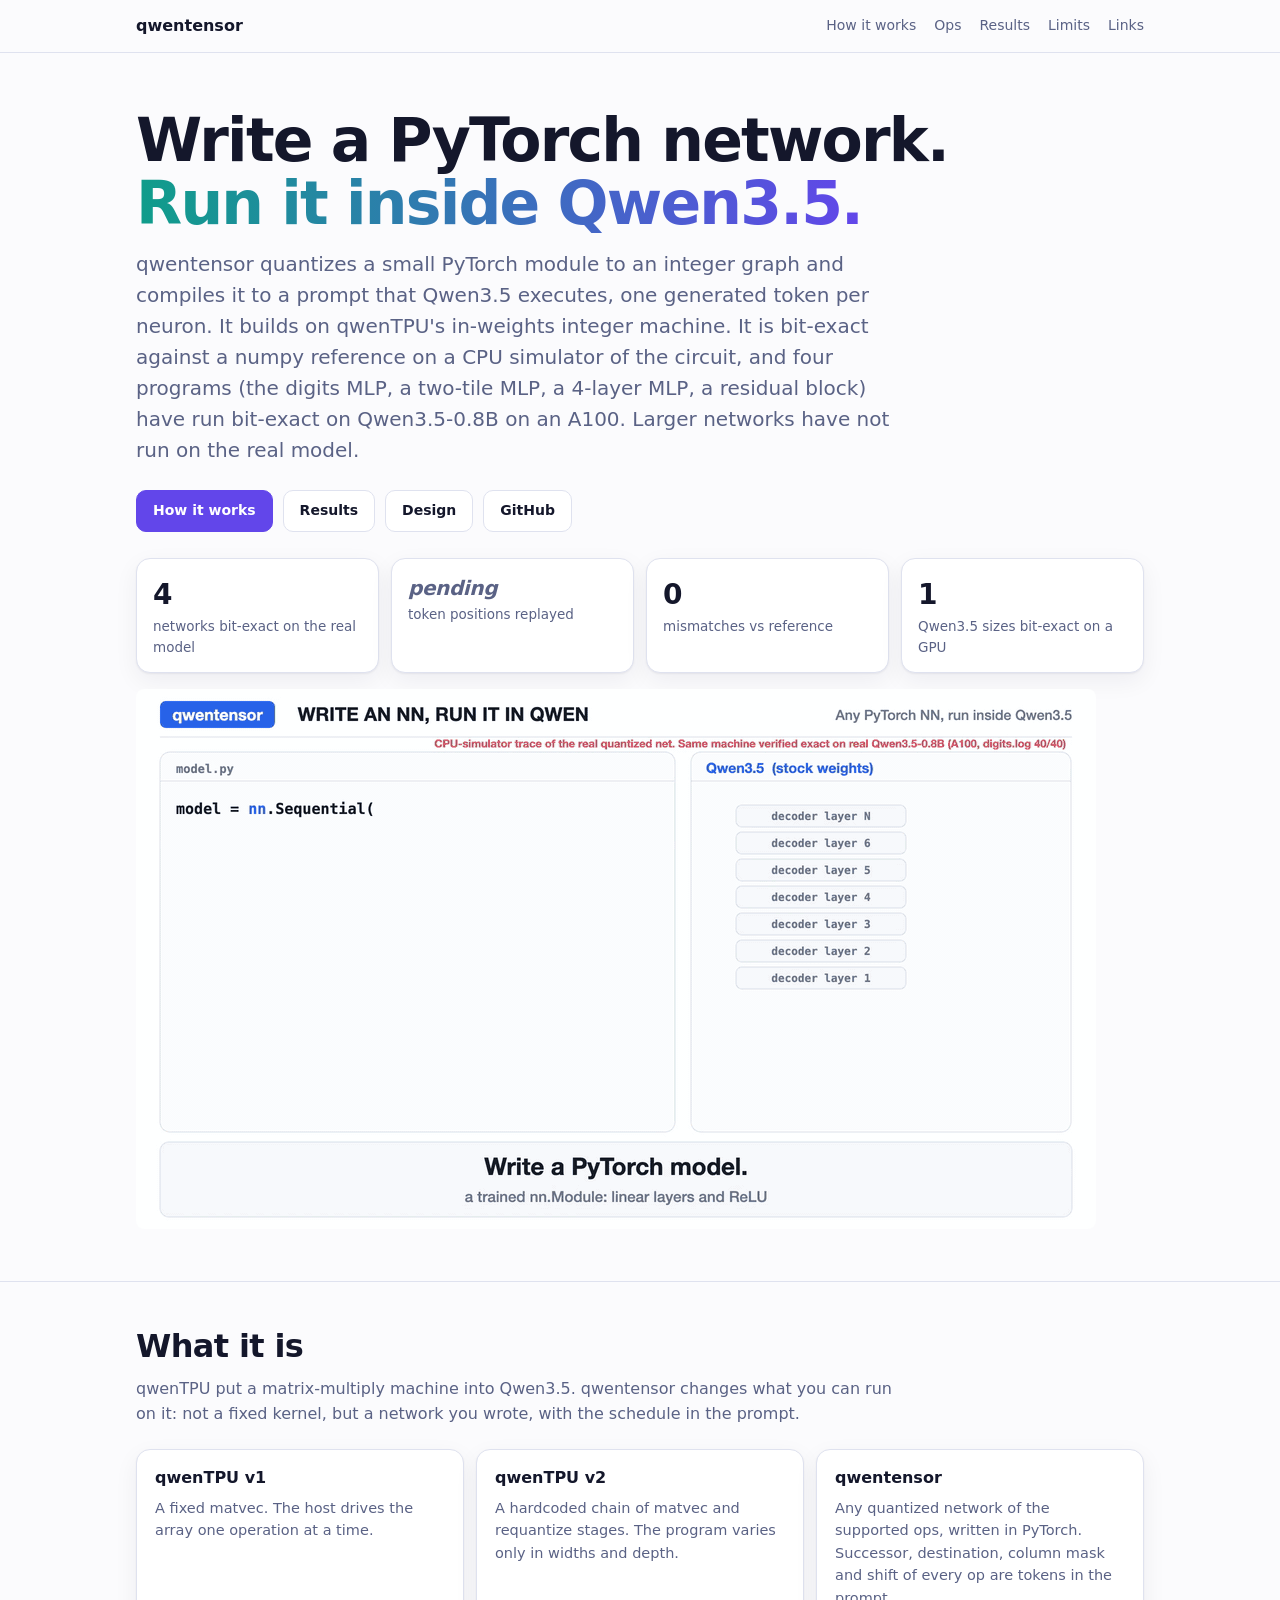
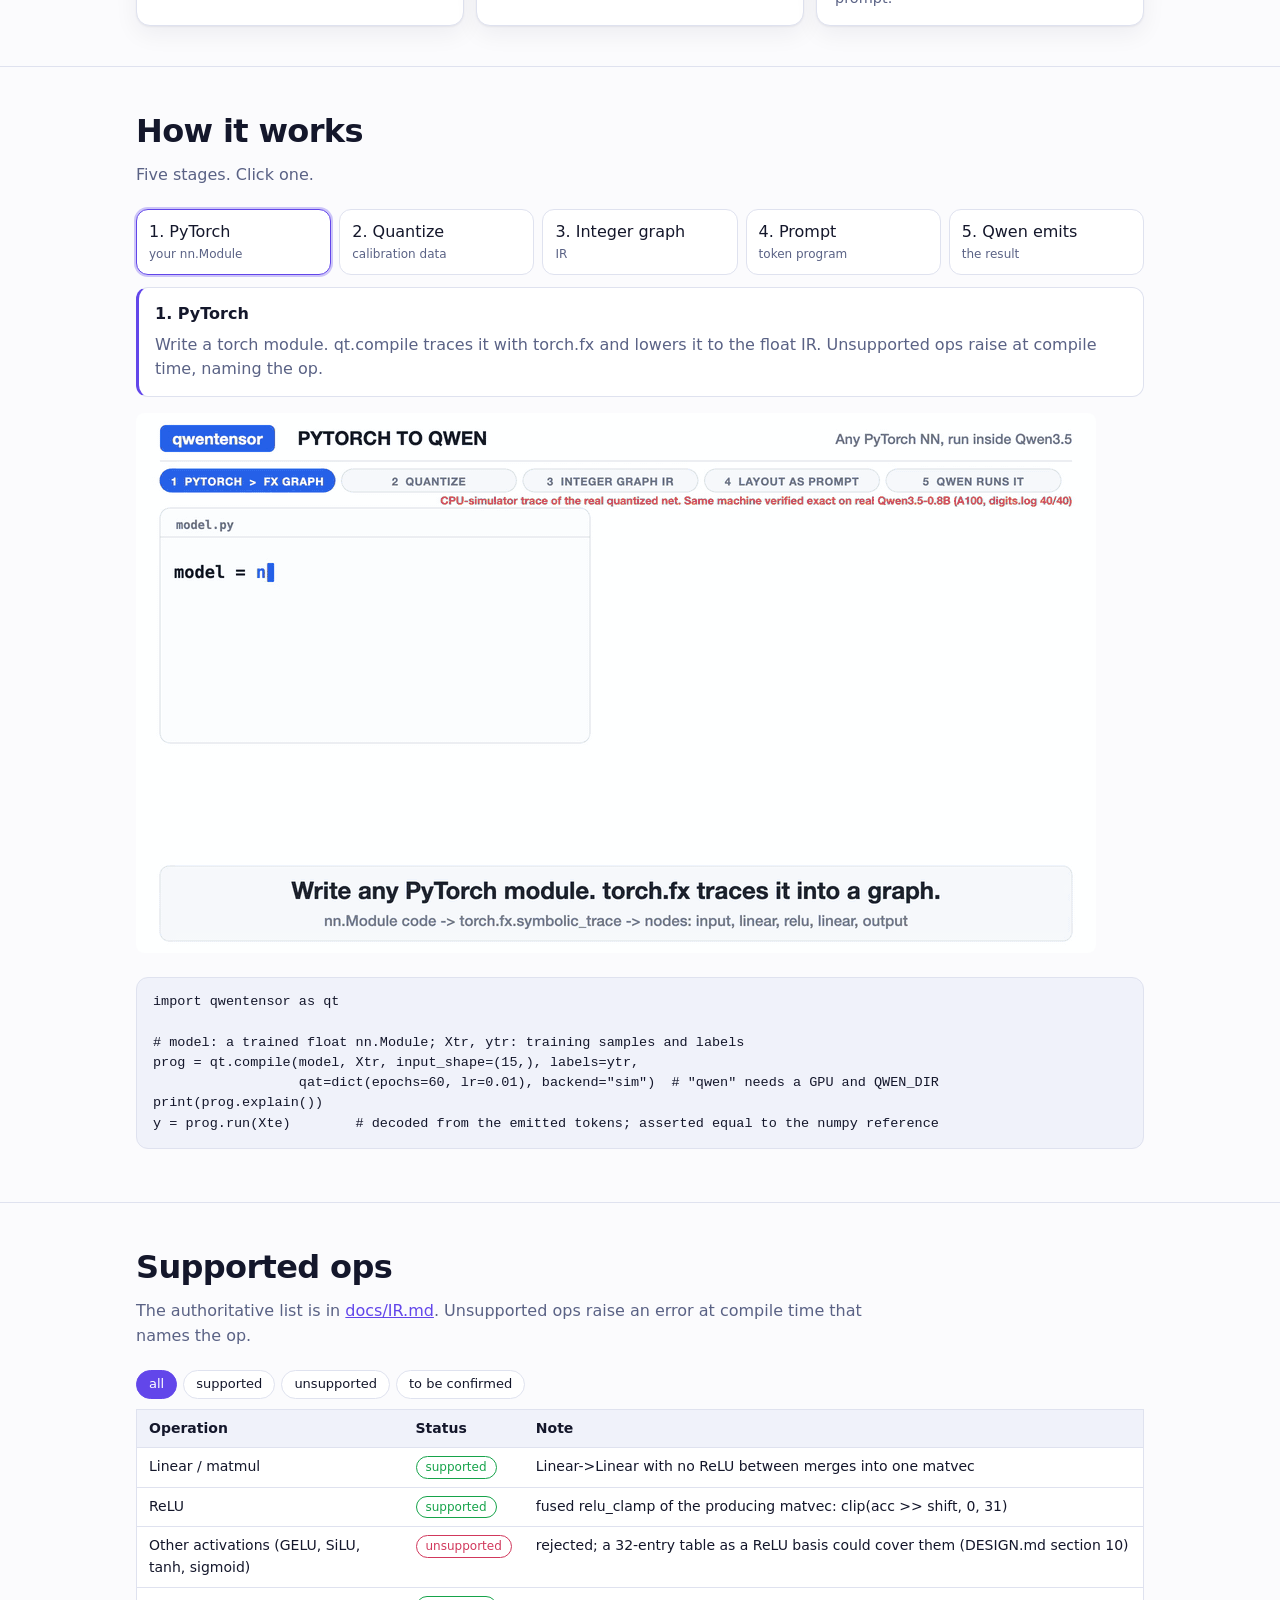
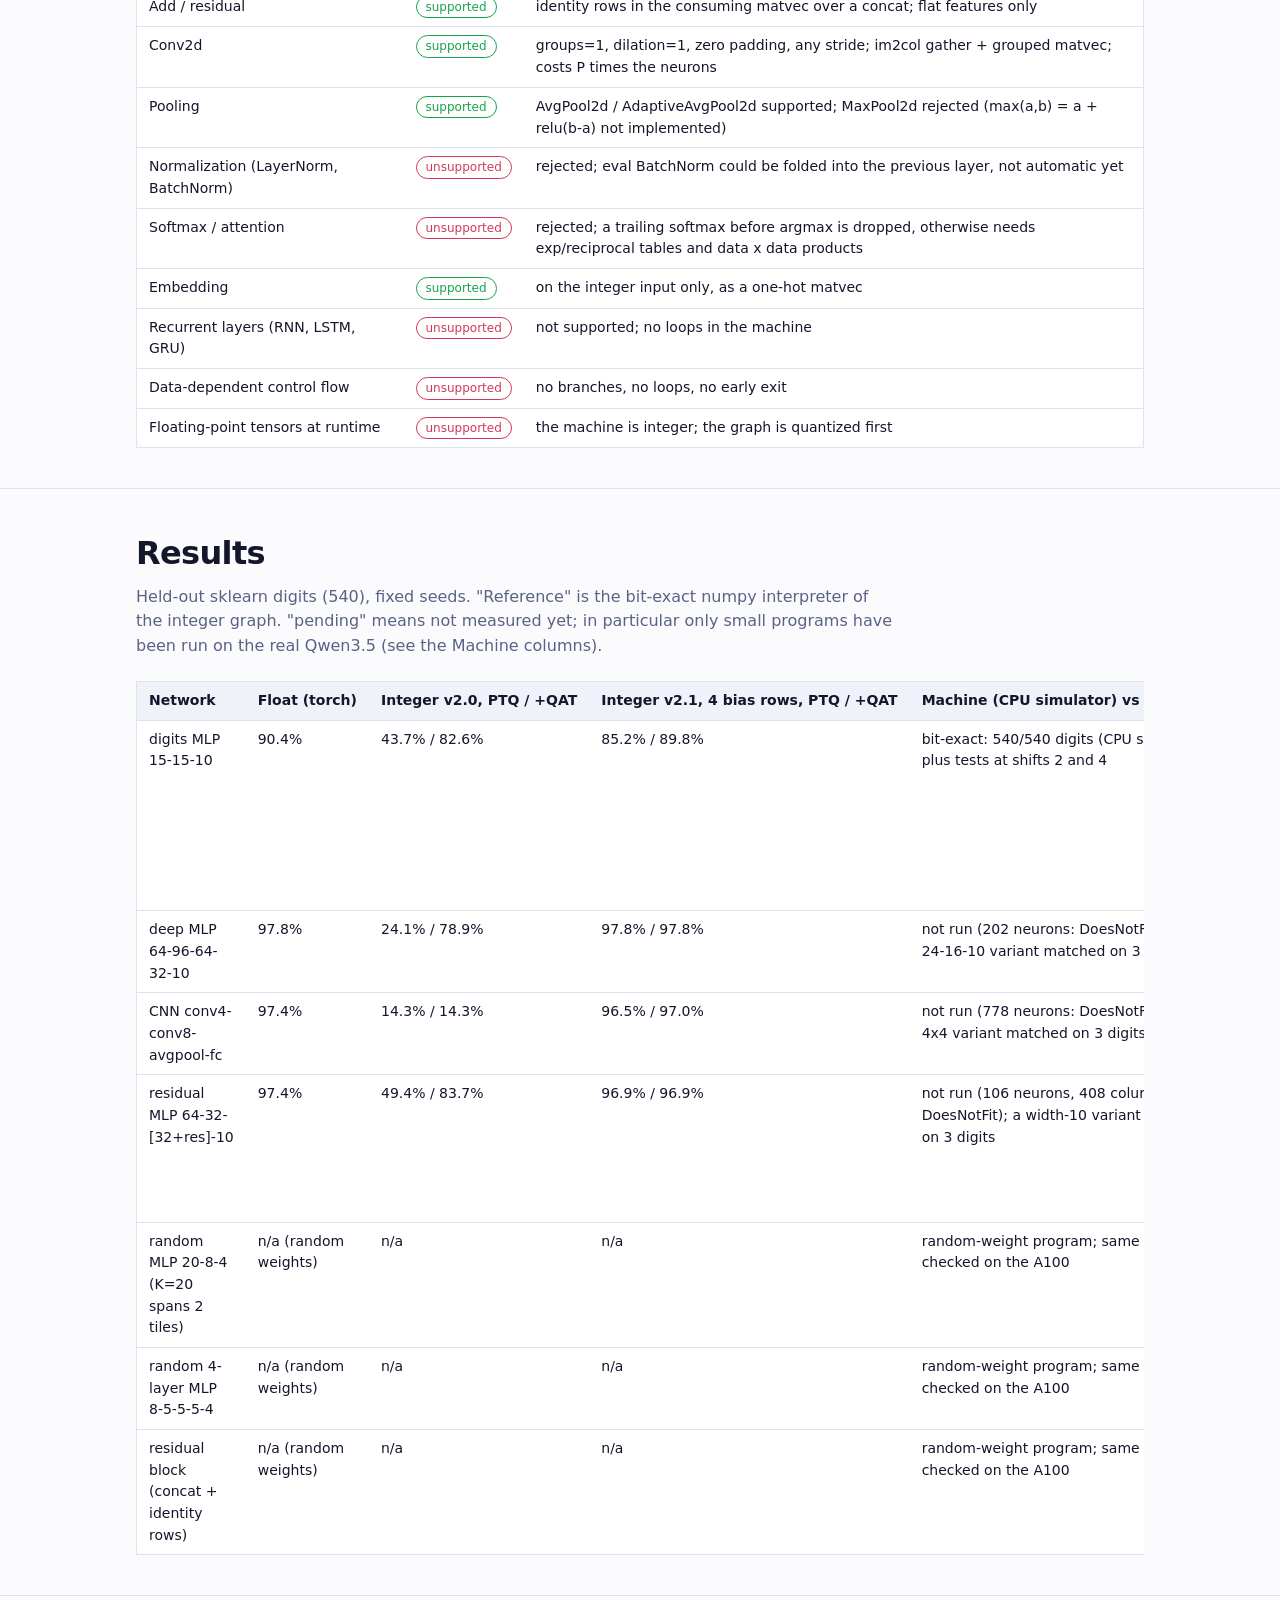
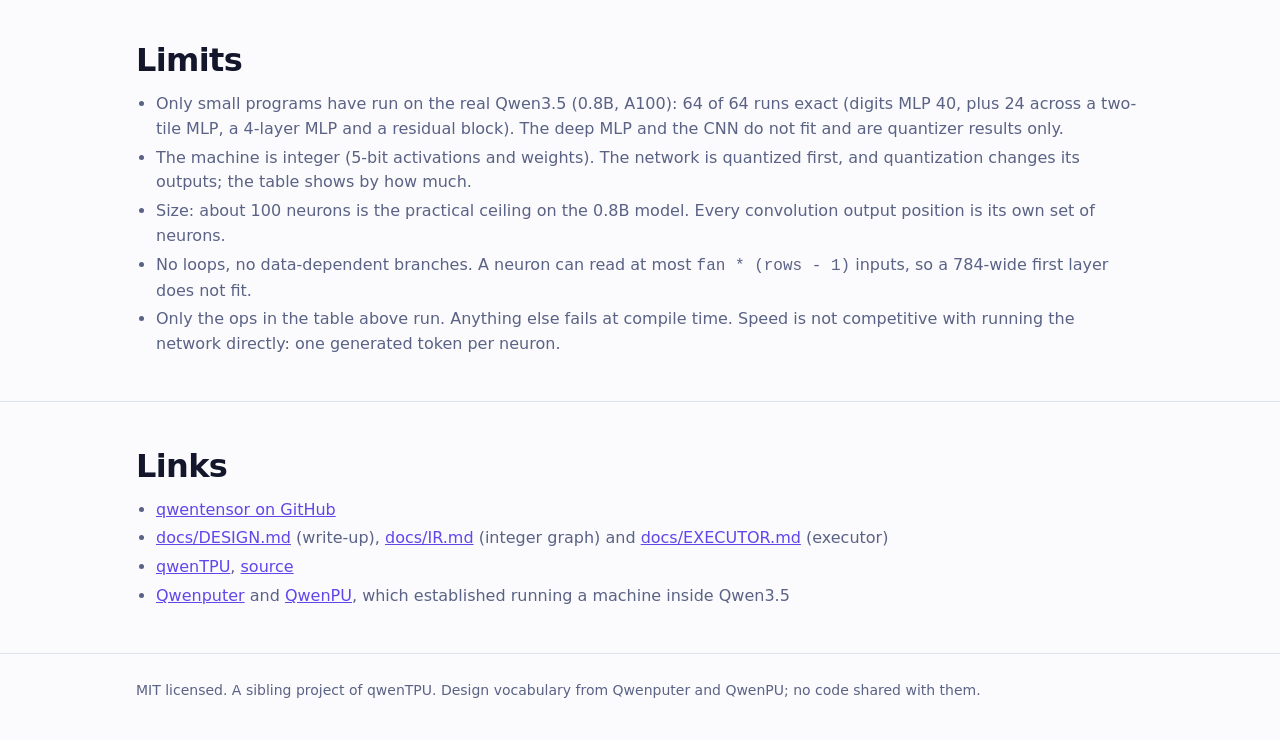
==== docs/site/index.html @ 6d31a91d "docs: add README, design write-up, site, animations and real-model logs Co-Authored-By: Claude Sonne" ====
<!doctype html>
<html lang="en">
<head>
<meta charset="utf-8">
<meta name="viewport" content="width=device-width,initial-scale=1">
<title>qwentensor</title>
<meta name="description" content="Write a PyTorch network and run it entirely inside a stock Qwen3.5.">
<link rel="stylesheet" href="style.css">
</head>
<body>
<nav><div class="wrap"><b>qwentensor</b>
<a href="#how">How it works</a><a href="#ops">Ops</a><a href="#results">Results</a><a href="#limits">Limits</a><a href="#links">Links</a></div></nav>

<header class="hero"><div class="wrap">
  <h1>Write a PyTorch network.<br><em>Run it inside Qwen3.5.</em></h1>
  <p class="lede">qwentensor quantizes a small PyTorch module to an integer graph and compiles it to a prompt that Qwen3.5 executes, one generated token per neuron. It builds on qwenTPU's in-weights integer machine. It is bit-exact against a numpy reference on a CPU simulator of the circuit, and four programs (the digits MLP, a two-tile MLP, a 4-layer MLP, a residual block) have run bit-exact on Qwen3.5-0.8B on an A100. Larger networks have not run on the real model.</p>
  <div class="btns"><a class="btn primary" href="#how">How it works</a><a class="btn" href="#results">Results</a><a class="btn" href="../DESIGN.md">Design</a><a class="btn" href="https://github.com/Bobliuuu/qwentensor">GitHub</a></div>
  <div class="stats" id="stats"></div>
  <p><img src="../anim/hero.gif" alt="a PyTorch network compiled to a prompt that Qwen3.5 executes" style="max-width:100%;border-radius:8px"></p>
</div></header>

<section id="what"><div class="wrap">
  <h2>What it is</h2>
  <p class="sub">qwenTPU put a matrix-multiply machine into Qwen3.5. qwentensor changes what you can run on it: not a fixed kernel, but a network you wrote, with the schedule in the prompt.</p>
  <div class="cards">
    <div class="card"><h3>qwenTPU v1</h3><p>A fixed matvec. The host drives the array one operation at a time.</p></div>
    <div class="card"><h3>qwenTPU v2</h3><p>A hardcoded chain of matvec and requantize stages. The program varies only in widths and depth.</p></div>
    <div class="card"><h3>qwentensor</h3><p>Any quantized network of the supported ops, written in PyTorch. Successor, destination, column mask and shift of every op are tokens in the prompt.</p></div>
  </div>
</div></section>

<section id="how"><div class="wrap">
  <h2>How it works</h2>
  <p class="sub">Five stages. Click one.</p>
  <div class="pipe" id="pipe"></div>
  <div class="detail" id="detail"></div>
    <p><img src="../anim/pipeline.gif" alt="the qwentensor pipeline" style="max-width:100%;border-radius:8px"></p>
  <pre><code>import qwentensor as qt

# model: a trained float nn.Module; Xtr, ytr: training samples and labels
prog = qt.compile(model, Xtr, input_shape=(15,), labels=ytr,
                  qat=dict(epochs=60, lr=0.01), backend="sim")  # "qwen" needs a GPU and QWEN_DIR
print(prog.explain())
y = prog.run(Xte)        # decoded from the emitted tokens; asserted equal to the numpy reference
</code></pre>
</div></section>

<section id="ops"><div class="wrap">
  <h2>Supported ops</h2>
  <p class="sub">The authoritative list is in <a href="../IR.md">docs/IR.md</a>. Unsupported ops raise an error at compile time that names the op.</p>
  <div class="filter" id="opfilter"></div>
  <div class="scroll"><table class="t" id="opstable"></table></div>
</div></section>

<section id="results"><div class="wrap">
  <h2>Results</h2>
  <p class="sub">Held-out sklearn digits (540), fixed seeds. "Reference" is the bit-exact numpy interpreter of the integer graph. "pending" means not measured yet; in particular only small programs have been run on the real Qwen3.5 (see the Machine columns).</p>
  <div class="scroll"><table class="t" id="results-table"></table></div>
</div></section>

<section id="limits"><div class="wrap">
  <h2>Limits</h2>
  <ul class="plain">
    <li>Only small programs have run on the real Qwen3.5 (0.8B, A100): 64 of 64 runs exact (digits MLP 40, plus 24 across a two-tile MLP, a 4-layer MLP and a residual block). The deep MLP and the CNN do not fit and are quantizer results only.</li>
    <li>The machine is integer (5-bit activations and weights). The network is quantized first, and quantization changes its outputs; the table shows by how much.</li>
    <li>Size: about 100 neurons is the practical ceiling on the 0.8B model. Every convolution output position is its own set of neurons.</li>
    <li>No loops, no data-dependent branches. A neuron can read at most <code>fan * (rows - 1)</code> inputs, so a 784-wide first layer does not fit.</li>
    <li>Only the ops in the table above run. Anything else fails at compile time. Speed is not competitive with running the network directly: one generated token per neuron.</li>
  </ul>
</div></section>

<section id="links"><div class="wrap">
  <h2>Links</h2>
  <ul class="plain">
    <li><a href="https://github.com/Bobliuuu/qwentensor">qwentensor on GitHub</a></li>
    <li><a href="../DESIGN.md">docs/DESIGN.md</a> (write-up), <a href="../IR.md">docs/IR.md</a> (integer graph) and <a href="../EXECUTOR.md">docs/EXECUTOR.md</a> (executor)</li>
    <li><a href="https://bobliuuu.github.io/qwentpu/">qwenTPU</a>, <a href="https://github.com/Bobliuuu/qwentpu">source</a></li>
    <li><a href="https://github.com/divagr18/qwenputer">Qwenputer</a> and <a href="https://github.com/divagr18/QwenPU">QwenPU</a>, which established running a machine inside Qwen3.5</li>
  </ul>
</div></section>

<footer><div class="wrap">MIT licensed. A sibling project of qwenTPU. Design vocabulary from Qwenputer and QwenPU; no code shared with them.</div></footer>

<script src="data/results.js"></script>
<script src="app.js"></script>
</body>
</html>
---- docs/site/style.css ----
:root{
  --bg:#fbfbfd;--panel:#fff;--ink:#14172b;--mute:#5a6285;--line:#dfe2ef;--soft:#f0f2fa;
  --teal:#0f9d8a;--violet:#6246ea;--amber:#c97a0a;--rose:#d1385c;--ok:#16a34a;
  --shadow:0 1px 2px rgba(20,23,43,.06),0 8px 24px rgba(20,23,43,.06);
}
@media (prefers-color-scheme:dark){:root{
  --bg:#0b0e1a;--panel:#12172b;--ink:#e6e9ff;--mute:#9aa4cf;--line:#262c4a;--soft:#171d36;
  --teal:#35d6c0;--violet:#9d86ff;--amber:#ffb454;--rose:#ff6b8b;--ok:#4ade80;--shadow:none}}
*{box-sizing:border-box}
html{scroll-behavior:smooth}
body{margin:0;background:var(--bg);color:var(--ink);font:16px/1.55 Inter,system-ui,-apple-system,Segoe UI,Helvetica,Arial,sans-serif}
a{color:var(--violet)}
code,.mono{font-family:ui-monospace,SFMono-Regular,Menlo,Consolas,monospace}
pre{background:var(--soft);border:1px solid var(--line);border-radius:12px;padding:14px 16px;overflow-x:auto;font-size:13.5px;line-height:1.5}
.wrap{max-width:1040px;margin:0 auto;padding:0 16px}
nav{position:sticky;top:0;z-index:5;background:color-mix(in srgb,var(--bg) 88%,transparent);backdrop-filter:blur(8px);border-bottom:1px solid var(--line)}
nav .wrap{display:flex;gap:18px;align-items:center;height:52px;overflow-x:auto;white-space:nowrap}
nav b{font-weight:800;margin-right:auto}
nav a{color:var(--mute);text-decoration:none;font-size:14px}
nav a:hover{color:var(--ink)}
.hero{padding:56px 0 28px}
.hero h1{font-size:clamp(34px,6vw,60px);line-height:1.05;margin:0 0 14px;letter-spacing:-.03em}
.hero h1 em{font-style:normal;background:linear-gradient(90deg,var(--teal),var(--violet));-webkit-background-clip:text;background-clip:text;color:transparent}
.hero p.lede{font-size:clamp(17px,2.2vw,20px);color:var(--mute);max-width:760px;margin:0 0 24px}
.btns{display:flex;gap:10px;flex-wrap:wrap}
.btn{display:inline-block;padding:9px 16px;border-radius:10px;border:1px solid var(--line);background:var(--panel);color:var(--ink);text-decoration:none;font-weight:600;font-size:14px}
.btn.primary{background:var(--violet);border-color:var(--violet);color:#fff}
.stats{display:grid;grid-template-columns:repeat(4,1fr);gap:12px;margin:26px 0 0}
.stat{background:var(--panel);border:1px solid var(--line);border-radius:14px;padding:14px 16px;box-shadow:var(--shadow)}
.stat .n{font-size:28px;font-weight:800;letter-spacing:-.02em}
.stat .n.pending{color:var(--mute);font-size:20px;font-weight:600}
.stat .l{color:var(--mute);font-size:13.5px}
section{padding:40px 0;border-top:1px solid var(--line)}
section h2{font-size:clamp(24px,3.4vw,32px);margin:0 0 6px;letter-spacing:-.02em}
section .sub{color:var(--mute);margin:0 0 22px;max-width:760px}
.cards{display:grid;grid-template-columns:repeat(3,1fr);gap:12px}
.card{background:var(--panel);border:1px solid var(--line);border-radius:14px;padding:16px 18px;box-shadow:var(--shadow)}
.card h3{margin:0 0 6px;font-size:16px}
.card p{margin:0;color:var(--mute);font-size:14.5px}
.pipe{display:flex;gap:8px;flex-wrap:wrap;margin-bottom:12px}
.pipe button{flex:1 1 150px;text-align:left;font:inherit;cursor:pointer;background:var(--panel);color:var(--ink);border:1px solid var(--line);border-radius:12px;padding:10px 12px}
.pipe button small{display:block;color:var(--mute);font-size:12px}
.pipe button[aria-pressed=true]{border-color:var(--violet);box-shadow:0 0 0 2px color-mix(in srgb,var(--violet) 30%,transparent)}
.detail{background:var(--panel);border:1px solid var(--line);border-left:3px solid var(--violet);border-radius:12px;padding:14px 16px;min-height:96px}
.detail h3{margin:0 0 6px;font-size:16px}
.detail p{margin:0;color:var(--mute)}
.scroll{overflow-x:auto}
table.t{border-collapse:collapse;width:100%;font-size:14px;background:var(--panel);border:1px solid var(--line);border-radius:12px}
table.t th,table.t td{padding:8px 12px;border-bottom:1px solid var(--line);text-align:left;vertical-align:top}
table.t th{background:var(--soft);font-weight:700;white-space:nowrap}
.pill{display:inline-block;font-size:12px;padding:1px 9px;border-radius:99px;border:1px solid var(--line);color:var(--mute)}
.pill.yes{color:var(--ok);border-color:var(--ok)}
.pill.no{color:var(--rose);border-color:var(--rose)}
.pill.tbd{color:var(--amber);border-color:var(--amber)}
.pending{color:var(--mute);font-style:italic}
.empty{color:var(--mute);padding:14px;text-align:center;font-style:italic}
.filter{margin-bottom:10px}
.filter button{font:inherit;font-size:13px;cursor:pointer;background:var(--panel);color:var(--ink);border:1px solid var(--line);border-radius:99px;padding:3px 12px;margin-right:6px}
.filter button[aria-pressed=true]{background:var(--violet);border-color:var(--violet);color:#fff}
ul.plain{margin:0;padding-left:20px;color:var(--mute)} ul.plain li{margin:4px 0}
footer{border-top:1px solid var(--line);padding:26px 0 40px;color:var(--mute);font-size:14px}
@media(max-width:760px){.stats{grid-template-columns:repeat(2,1fr)}.cards{grid-template-columns:1fr}}
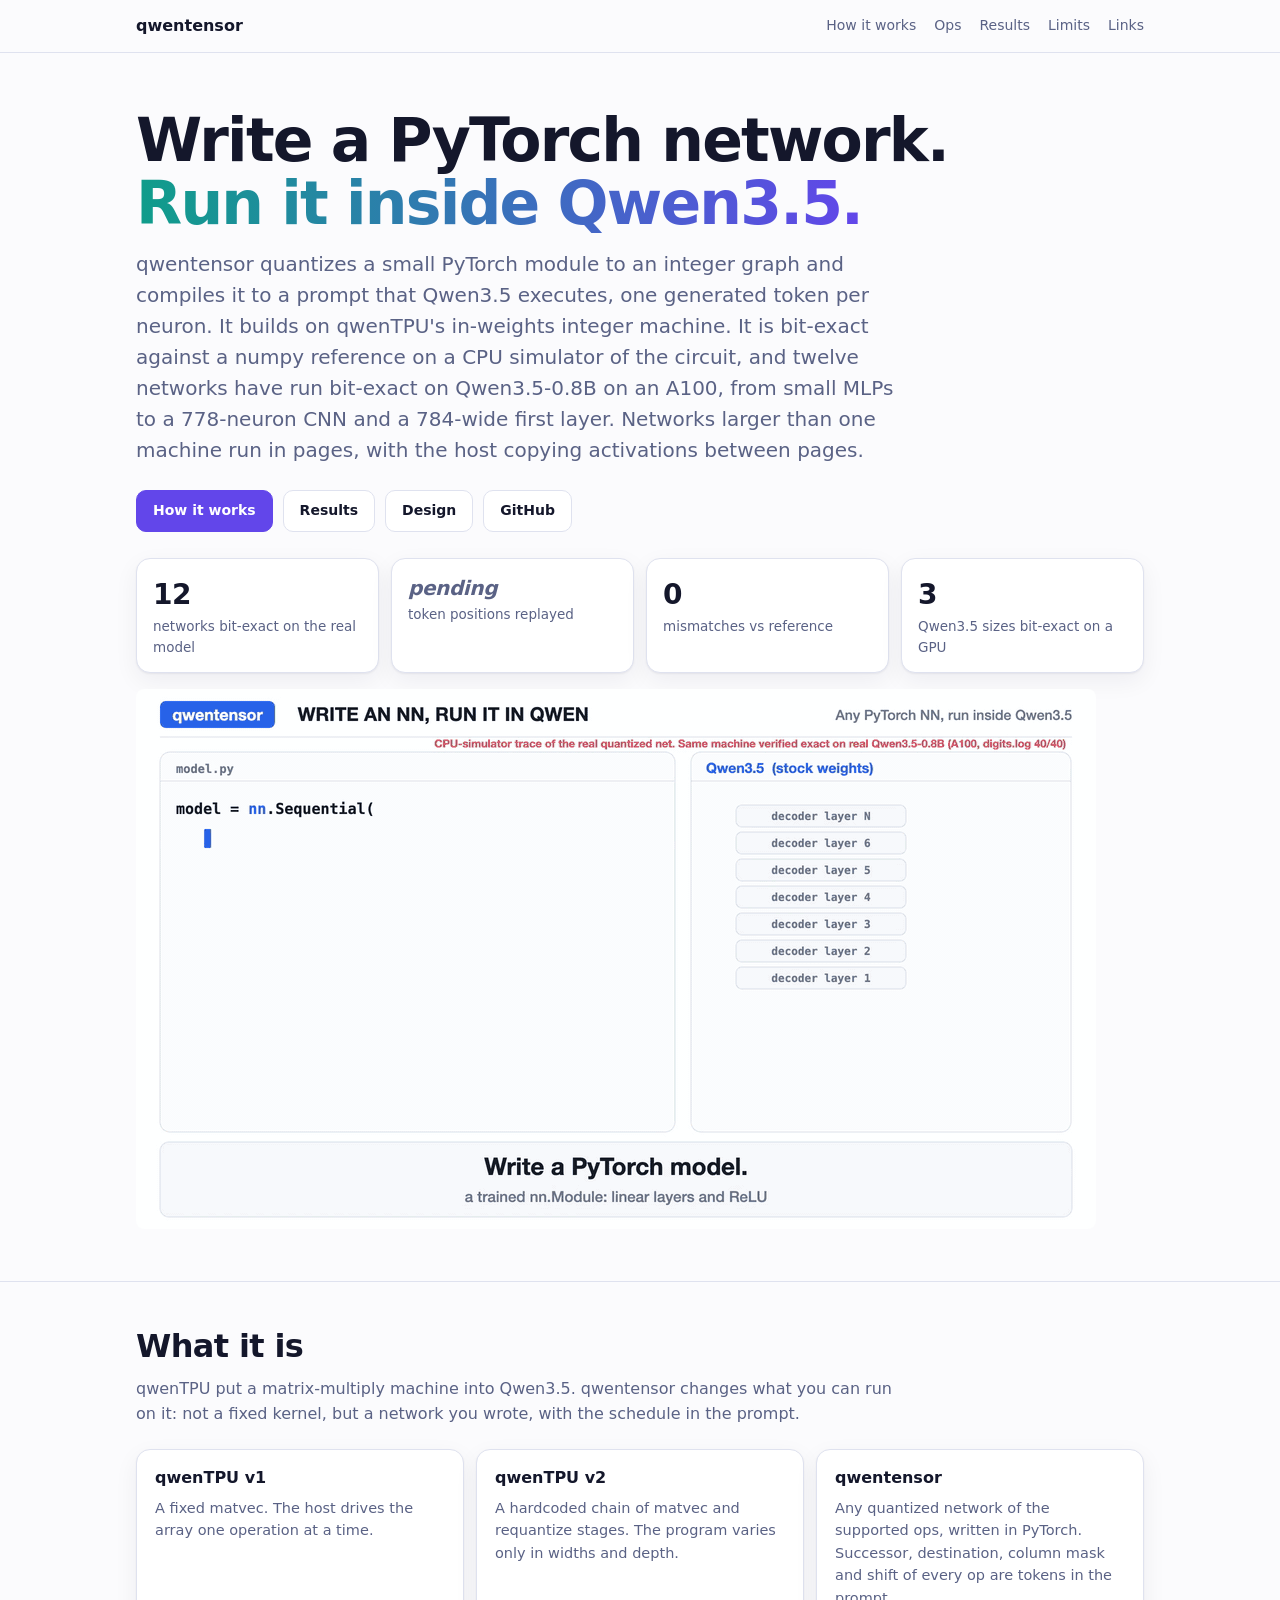
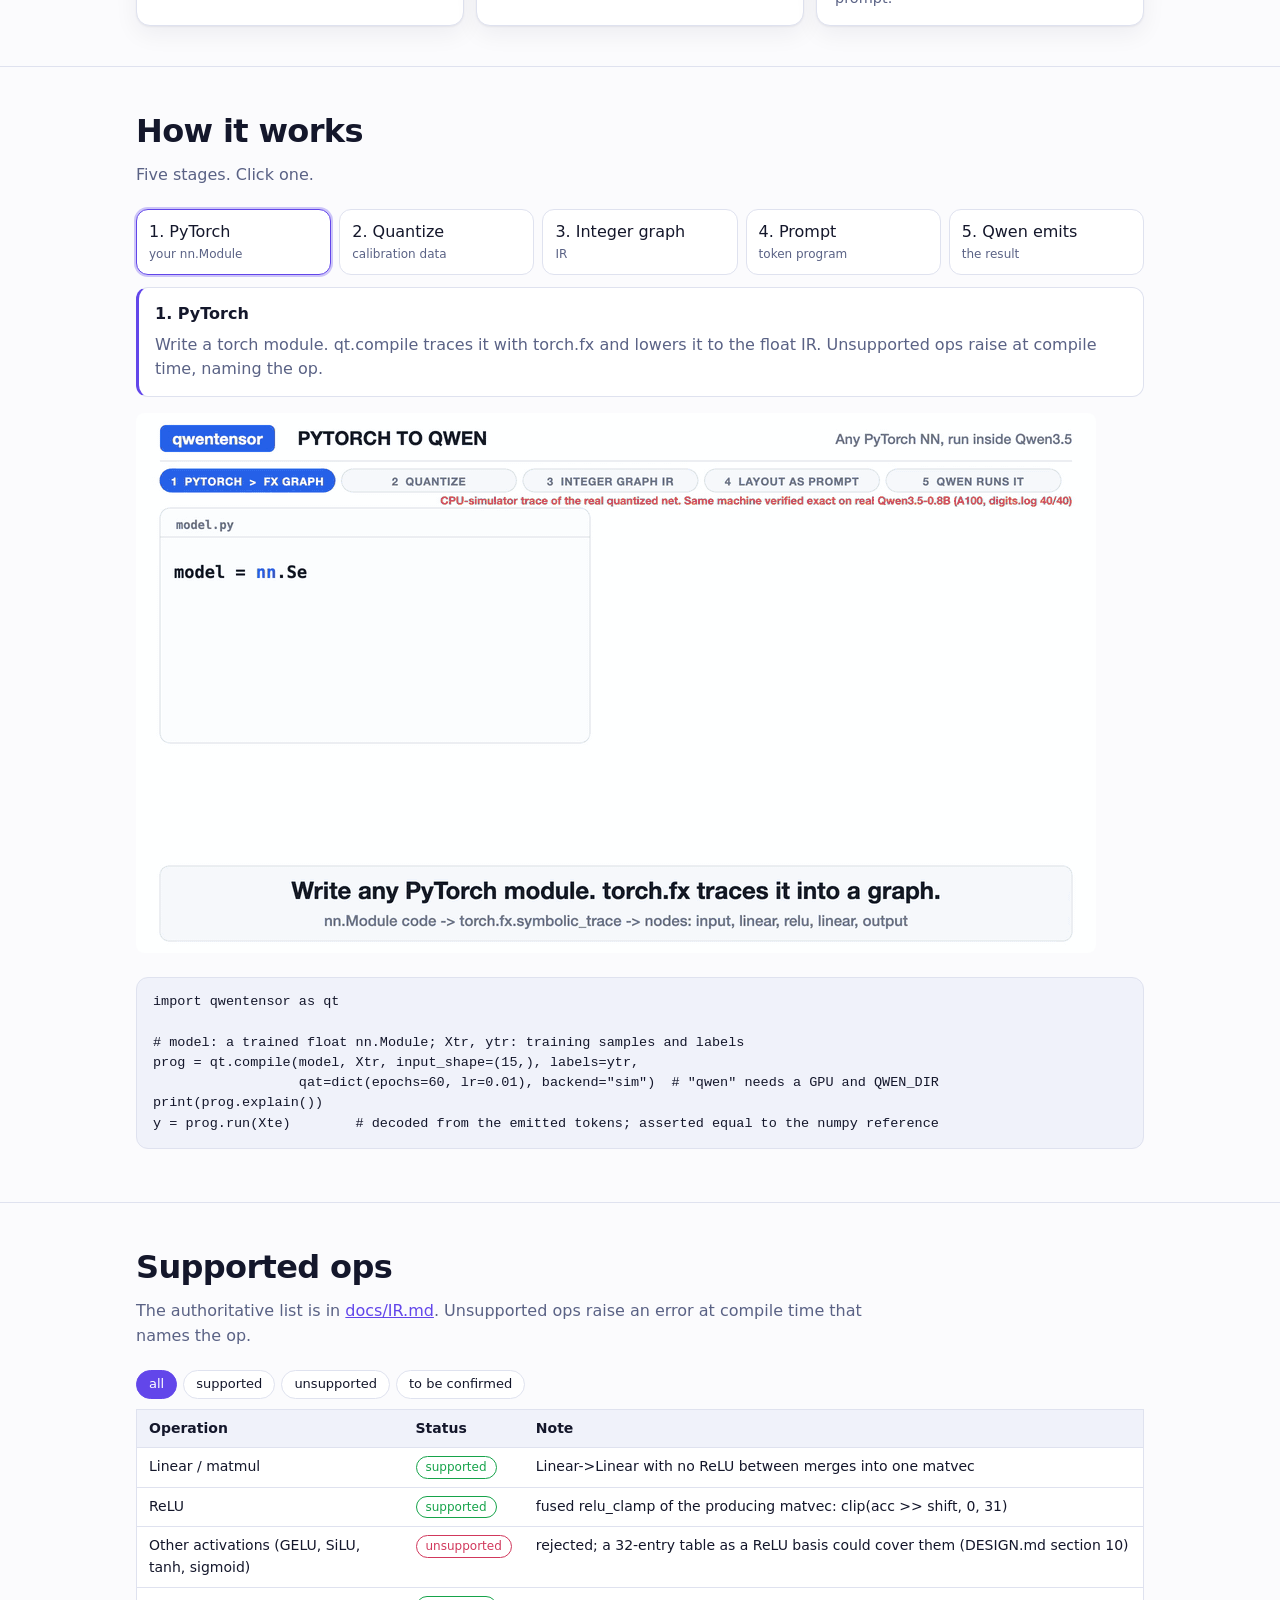
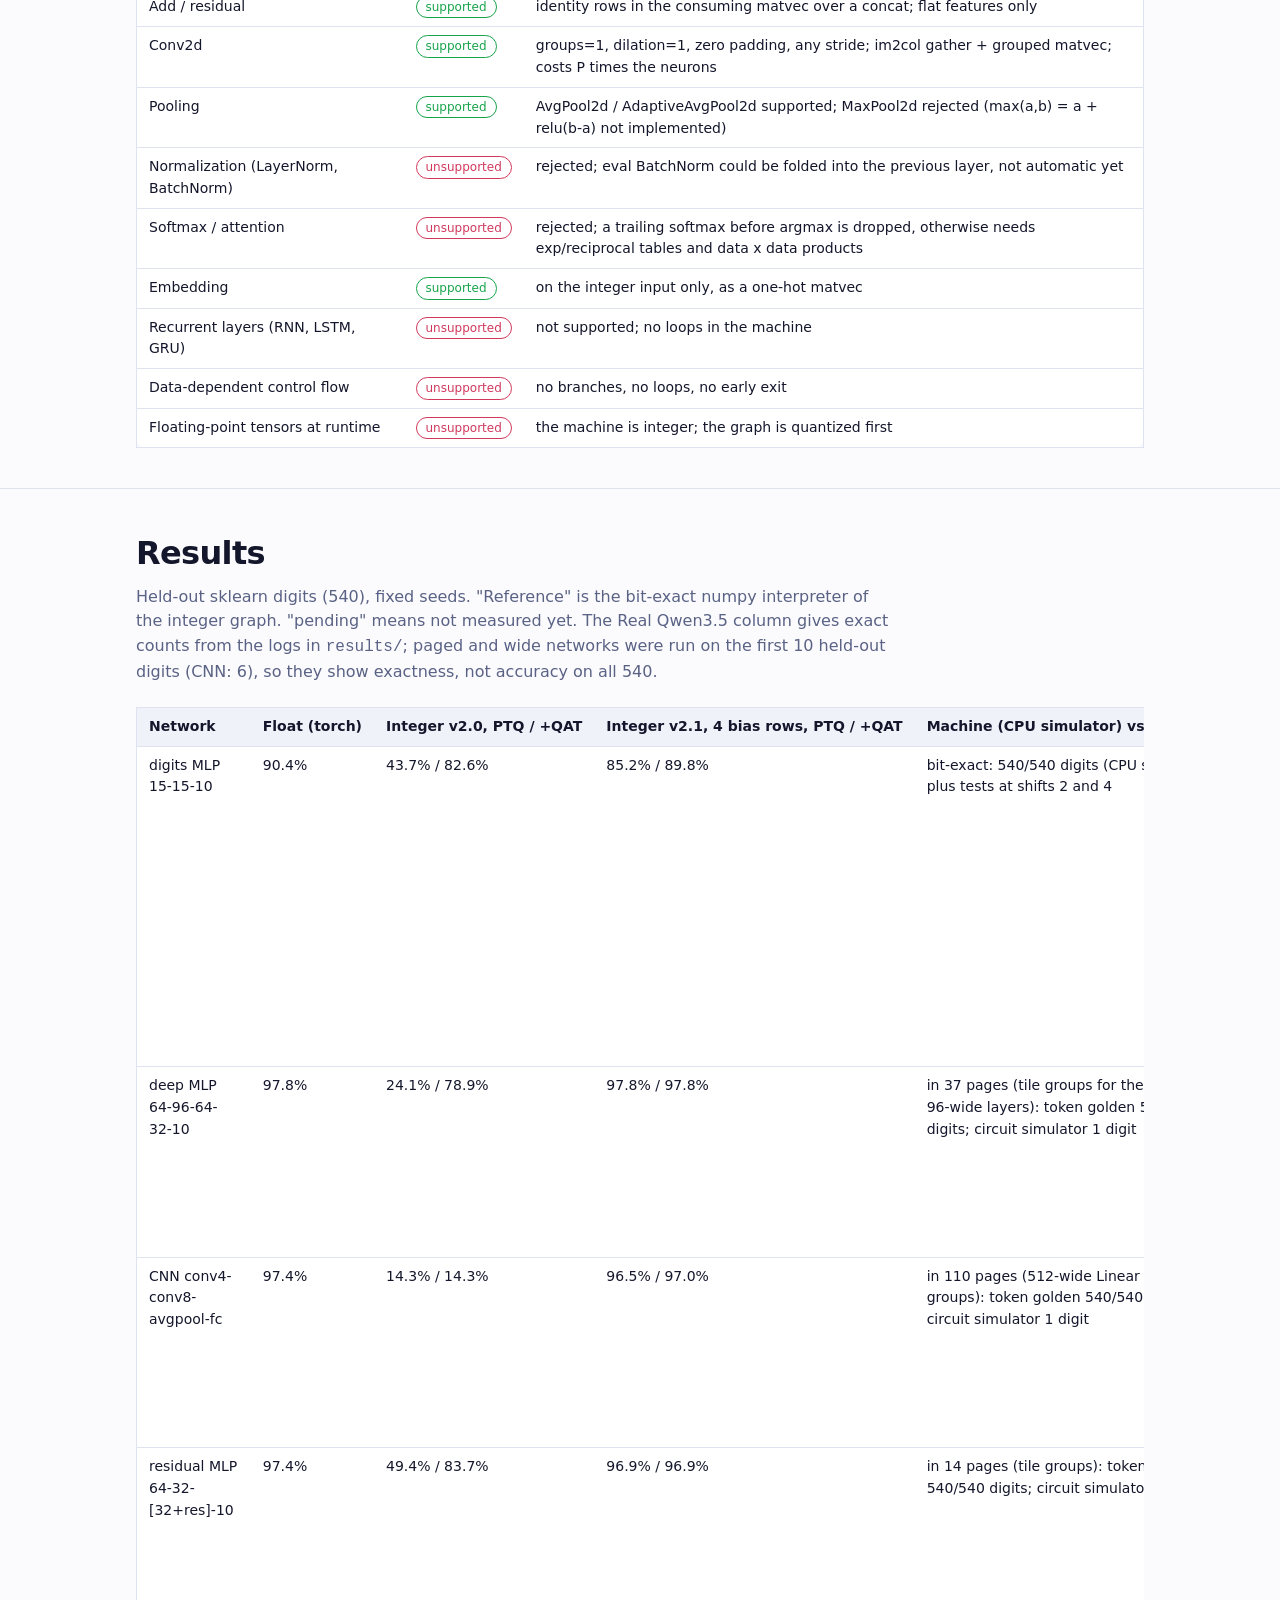
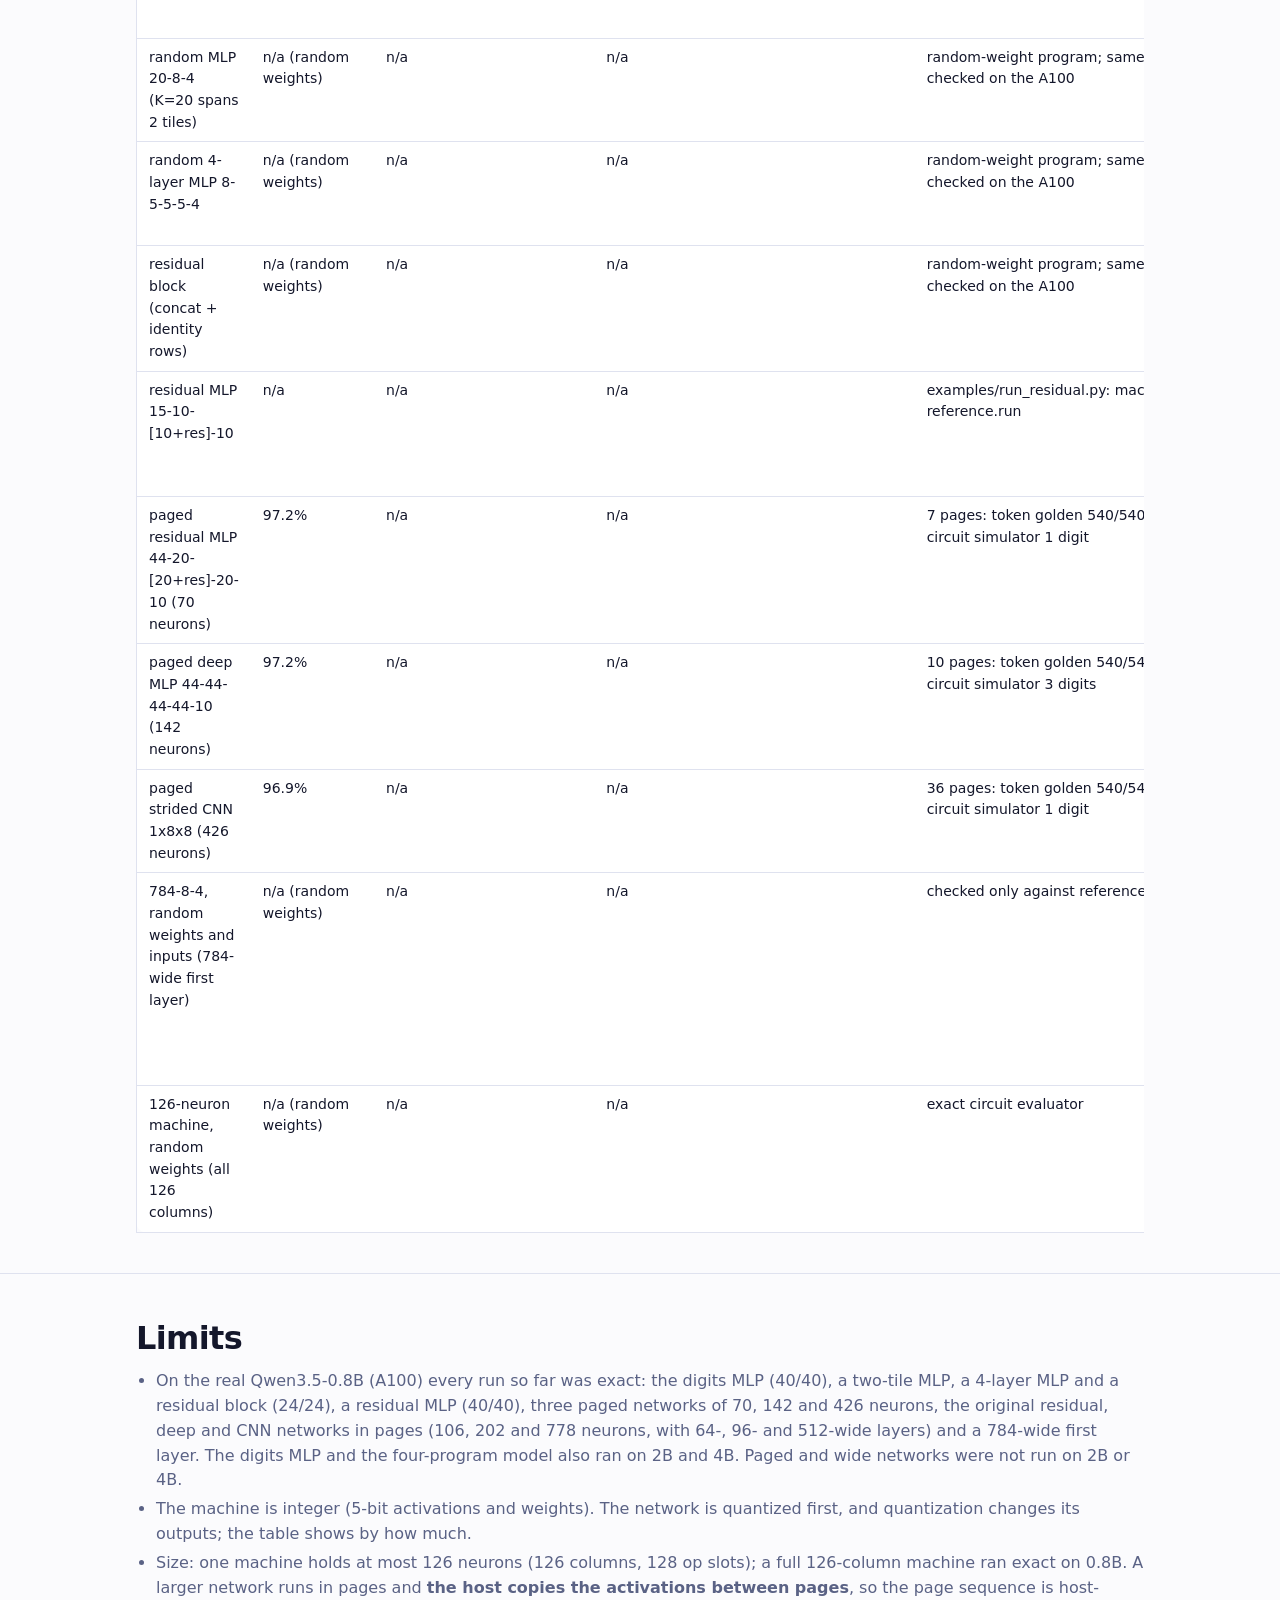
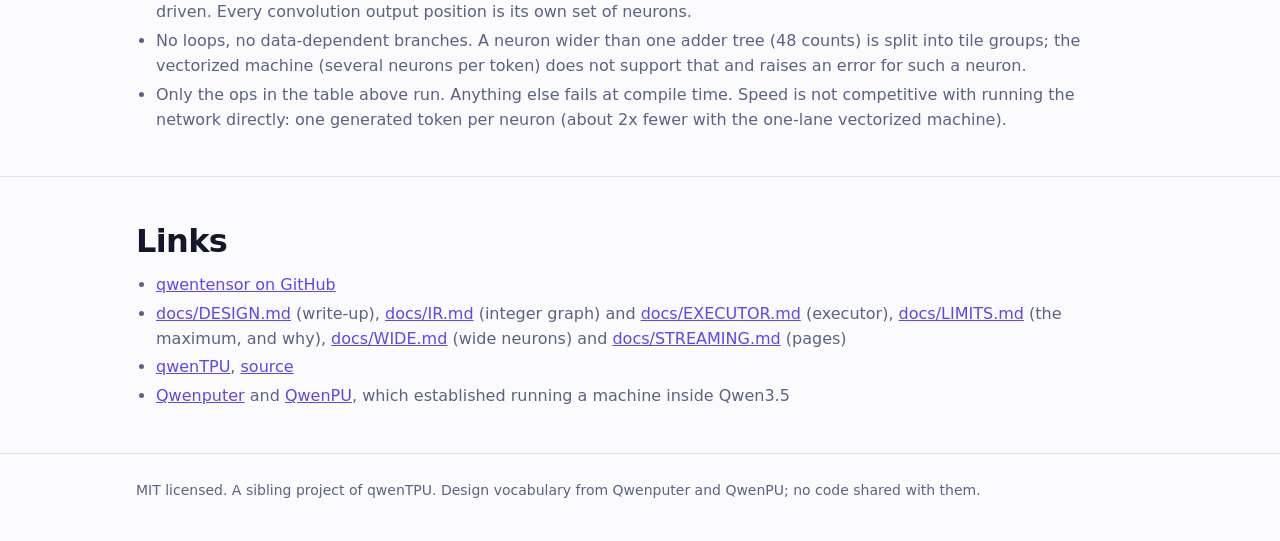
==== commit 20b45238: "docs: bring the site, README and docs to the merged state The site and README still said the deep ML" ====
--- a/docs/site/index.html
+++ b/docs/site/index.html
@@ -13,8 +13,8 @@
 
 <header class="hero"><div class="wrap">
   <h1>Write a PyTorch network.<br><em>Run it inside Qwen3.5.</em></h1>
-  <p class="lede">qwentensor quantizes a small PyTorch module to an integer graph and compiles it to a prompt that Qwen3.5 executes, one generated token per neuron. It builds on qwenTPU's in-weights integer machine. It is bit-exact against a numpy reference on a CPU simulator of the circuit, and four programs (the digits MLP, a two-tile MLP, a 4-layer MLP, a residual block) have run bit-exact on Qwen3.5-0.8B on an A100. Larger networks have not run on the real model.</p>
-  <div class="btns"><a class="btn primary" href="#how">How it works</a><a class="btn" href="#results">Results</a><a class="btn" href="../DESIGN.md">Design</a><a class="btn" href="https://github.com/Bobliuuu/qwentensor">GitHub</a></div>
+  <p class="lede">qwentensor quantizes a small PyTorch module to an integer graph and compiles it to a prompt that Qwen3.5 executes, one generated token per neuron. It builds on qwenTPU's in-weights integer machine. It is bit-exact against a numpy reference on a CPU simulator of the circuit, and twelve networks have run bit-exact on Qwen3.5-0.8B on an A100, from small MLPs to a 778-neuron CNN and a 784-wide first layer. Networks larger than one machine run in pages, with the host copying activations between pages.</p>
+  <div class="btns"><a class="btn primary" href="#how">How it works</a><a class="btn" href="#results">Results</a><a class="btn" href="https://github.com/Bobliuuu/qwentensor/blob/main/docs/DESIGN.md">Design</a><a class="btn" href="https://github.com/Bobliuuu/qwentensor">GitHub</a></div>
   <div class="stats" id="stats"></div>
   <p><img src="../anim/hero.gif" alt="a PyTorch network compiled to a prompt that Qwen3.5 executes" style="max-width:100%;border-radius:8px"></p>
 </div></header>
@@ -47,25 +47,25 @@
 
 <section id="ops"><div class="wrap">
   <h2>Supported ops</h2>
-  <p class="sub">The authoritative list is in <a href="../IR.md">docs/IR.md</a>. Unsupported ops raise an error at compile time that names the op.</p>
+  <p class="sub">The authoritative list is in <a href="https://github.com/Bobliuuu/qwentensor/blob/main/docs/IR.md">docs/IR.md</a>. Unsupported ops raise an error at compile time that names the op.</p>
   <div class="filter" id="opfilter"></div>
   <div class="scroll"><table class="t" id="opstable"></table></div>
 </div></section>
 
 <section id="results"><div class="wrap">
   <h2>Results</h2>
-  <p class="sub">Held-out sklearn digits (540), fixed seeds. "Reference" is the bit-exact numpy interpreter of the integer graph. "pending" means not measured yet; in particular only small programs have been run on the real Qwen3.5 (see the Machine columns).</p>
+  <p class="sub">Held-out sklearn digits (540), fixed seeds. "Reference" is the bit-exact numpy interpreter of the integer graph. "pending" means not measured yet. The Real Qwen3.5 column gives exact counts from the logs in <code>results/</code>; paged and wide networks were run on the first 10 held-out digits (CNN: 6), so they show exactness, not accuracy on all 540.</p>
   <div class="scroll"><table class="t" id="results-table"></table></div>
 </div></section>
 
 <section id="limits"><div class="wrap">
   <h2>Limits</h2>
   <ul class="plain">
-    <li>Only small programs have run on the real Qwen3.5 (0.8B, A100): 64 of 64 runs exact (digits MLP 40, plus 24 across a two-tile MLP, a 4-layer MLP and a residual block). The deep MLP and the CNN do not fit and are quantizer results only.</li>
+    <li>On the real Qwen3.5-0.8B (A100) every run so far was exact: the digits MLP (40/40), a two-tile MLP, a 4-layer MLP and a residual block (24/24), a residual MLP (40/40), three paged networks of 70, 142 and 426 neurons, the original residual, deep and CNN networks in pages (106, 202 and 778 neurons, with 64-, 96- and 512-wide layers) and a 784-wide first layer. The digits MLP and the four-program model also ran on 2B and 4B. Paged and wide networks were not run on 2B or 4B.</li>
     <li>The machine is integer (5-bit activations and weights). The network is quantized first, and quantization changes its outputs; the table shows by how much.</li>
-    <li>Size: about 100 neurons is the practical ceiling on the 0.8B model. Every convolution output position is its own set of neurons.</li>
-    <li>No loops, no data-dependent branches. A neuron can read at most <code>fan * (rows - 1)</code> inputs, so a 784-wide first layer does not fit.</li>
-    <li>Only the ops in the table above run. Anything else fails at compile time. Speed is not competitive with running the network directly: one generated token per neuron.</li>
+    <li>Size: one machine holds at most 126 neurons (126 columns, 128 op slots); a full 126-column machine ran exact on 0.8B. A larger network runs in pages and <b>the host copies the activations between pages</b>, so the page sequence is host-driven. Every convolution output position is its own set of neurons.</li>
+    <li>No loops, no data-dependent branches. A neuron wider than one adder tree (48 counts) is split into tile groups; the vectorized machine (several neurons per token) does not support that and raises an error for such a neuron.</li>
+    <li>Only the ops in the table above run. Anything else fails at compile time. Speed is not competitive with running the network directly: one generated token per neuron (about 2x fewer with the one-lane vectorized machine).</li>
   </ul>
 </div></section>
 
@@ -73,7 +73,7 @@
   <h2>Links</h2>
   <ul class="plain">
     <li><a href="https://github.com/Bobliuuu/qwentensor">qwentensor on GitHub</a></li>
-    <li><a href="../DESIGN.md">docs/DESIGN.md</a> (write-up), <a href="../IR.md">docs/IR.md</a> (integer graph) and <a href="../EXECUTOR.md">docs/EXECUTOR.md</a> (executor)</li>
+    <li><a href="https://github.com/Bobliuuu/qwentensor/blob/main/docs/DESIGN.md">docs/DESIGN.md</a> (write-up), <a href="https://github.com/Bobliuuu/qwentensor/blob/main/docs/IR.md">docs/IR.md</a> (integer graph) and <a href="https://github.com/Bobliuuu/qwentensor/blob/main/docs/EXECUTOR.md">docs/EXECUTOR.md</a> (executor), <a href="https://github.com/Bobliuuu/qwentensor/blob/main/docs/LIMITS.md">docs/LIMITS.md</a> (the maximum, and why), <a href="https://github.com/Bobliuuu/qwentensor/blob/main/docs/WIDE.md">docs/WIDE.md</a> (wide neurons) and <a href="https://github.com/Bobliuuu/qwentensor/blob/main/docs/STREAMING.md">docs/STREAMING.md</a> (pages)</li>
     <li><a href="https://bobliuuu.github.io/qwentpu/">qwenTPU</a>, <a href="https://github.com/Bobliuuu/qwentpu">source</a></li>
     <li><a href="https://github.com/divagr18/qwenputer">Qwenputer</a> and <a href="https://github.com/divagr18/QwenPU">QwenPU</a>, which established running a machine inside Qwen3.5</li>
   </ul>
